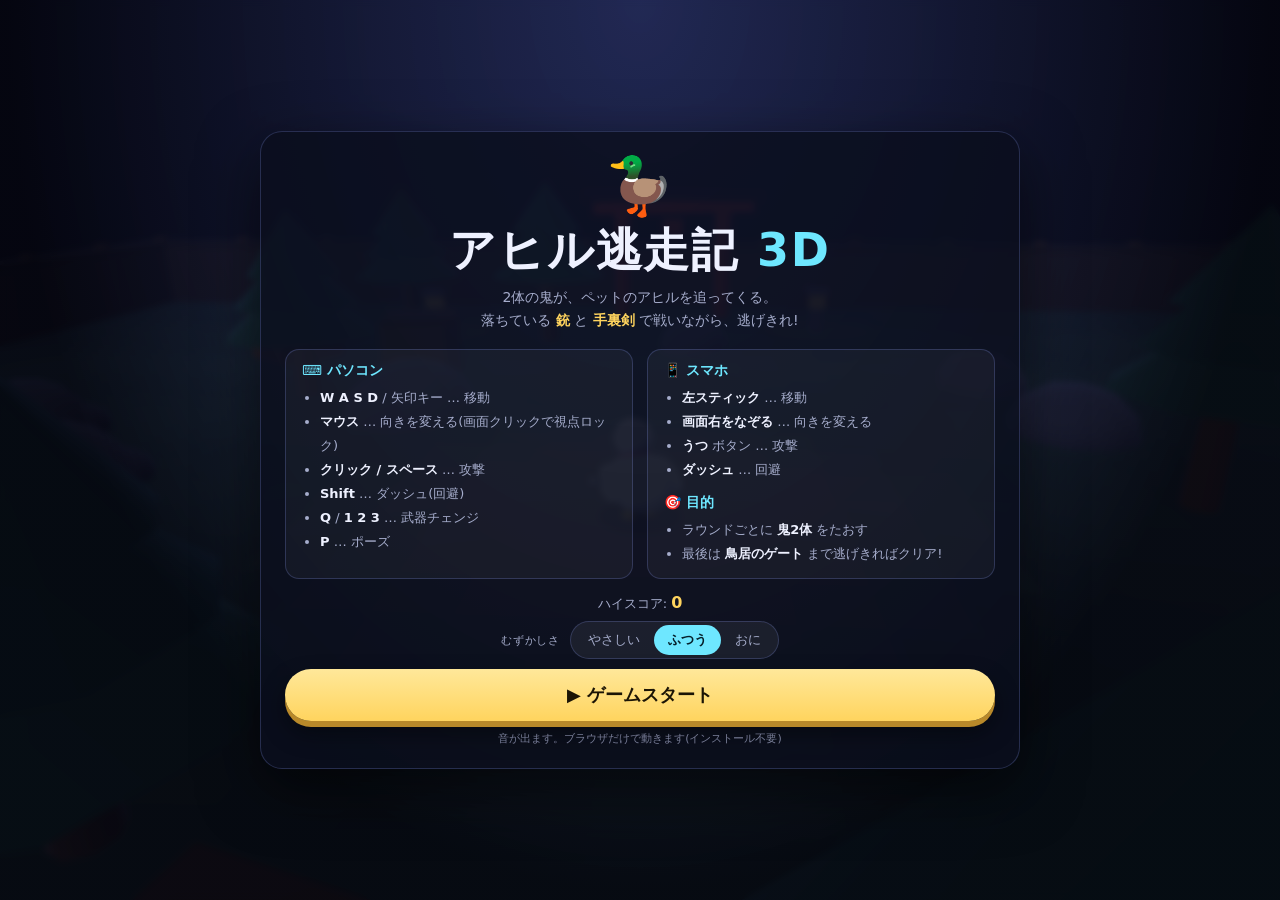
==== duck-escape/index.html @ f5914fec "アヒル逃走記 3D: 2体の鬼から逃げるブラウザ3Dアクションを追加 ペットのアヒルが赤鬼・青鬼から逃げながら、落ちている銃と手裏剣で 戦う3Dゲームを duck-escape/ に追加。外部ライブラ" ====
<!DOCTYPE html>
<html lang="ja">
<head>
<meta charset="UTF-8">
<meta name="viewport" content="width=device-width, initial-scale=1.0, user-scalable=no, viewport-fit=cover">
<meta name="theme-color" content="#0b0d1a">
<meta name="description" content="アヒル逃走記 - 2体の鬼から逃げながら、落ちている銃と手裏剣で戦う3Dアクションゲーム。ブラウザだけで遊べます。">
<title>アヒル逃走記 3D - 2体の鬼から逃げろ!</title>
<link rel="manifest" href="manifest.json">
<link rel="icon" href="icon.svg">
<link rel="apple-touch-icon" href="icon.svg">
<link rel="stylesheet" href="style.css">
</head>
<body>

<!-- 3D描画先。UIはこの上にHTMLで重ねる -->
<canvas id="view"></canvas>

<!-- ============ プレイ中のHUD ============ -->
<div id="hud" class="hud hidden">

  <div class="hud-top">
    <div class="panel hp-panel">
      <span class="label">たいりょく</span>
      <div id="hearts" class="hearts"></div>
      <div class="dash-wrap"><span class="label small">ダッシュ</span><div class="dash-bar"><i id="dashFill"></i></div></div>
    </div>

    <div class="panel round-panel">
      <div id="roundLabel" class="round-label">ラウンド 1</div>
      <div id="oniBars" class="oni-bars"></div>
    </div>

    <div class="panel score-panel">
      <span class="label">スコア</span>
      <div id="score" class="score">0</div>
      <button id="pauseBtn" class="mini-btn" title="ポーズ (P)">⏸</button>
    </div>
  </div>

  <div id="crosshair" class="crosshair"></div>

  <div class="hud-bottom">
    <div class="panel weapon-panel">
      <div id="weaponIcon" class="weapon-icon">✴️</div>
      <div class="weapon-text">
        <div id="weaponName" class="weapon-name">手裏剣</div>
        <div id="weaponAmmo" class="weapon-ammo">×5</div>
      </div>
    </div>
    <div id="weaponList" class="weapon-list"></div>
  </div>

  <div id="toast" class="toast"></div>
  <div id="damageFlash" class="damage-flash"></div>
</div>

<!-- ============ スマホ用タッチ操作 ============ -->
<div id="touchUI" class="touch-ui hidden">
  <div id="stick" class="stick"><i id="stickKnob"></i></div>
  <div class="touch-buttons">
    <button id="btnSwap" class="tbtn small">武器<br>チェンジ</button>
    <button id="btnDash" class="tbtn small">ダッシュ</button>
    <button id="btnFire" class="tbtn fire">うつ</button>
  </div>
</div>

<!-- ============ タイトル ============ -->
<div id="titleScreen" class="screen">
  <div class="screen-inner">
    <div class="title-duck">🦆</div>
    <h1 class="game-title">アヒル逃走記 <span>3D</span></h1>
    <p class="game-sub">2体の鬼が、ペットのアヒルを追ってくる。<br>落ちている <b>銃</b> と <b>手裏剣</b> で戦いながら、逃げきれ!</p>

    <div class="how-to">
      <div class="how-col">
        <h3>⌨️ パソコン</h3>
        <ul>
          <li><b>W A S D</b> / 矢印キー … 移動</li>
          <li><b>マウス</b> … 向きを変える(画面クリックで視点ロック)</li>
          <li><b>クリック / スペース</b> … 攻撃</li>
          <li><b>Shift</b> … ダッシュ(回避)</li>
          <li><b>Q</b> / <b>1 2 3</b> … 武器チェンジ</li>
          <li><b>P</b> … ポーズ</li>
        </ul>
      </div>
      <div class="how-col">
        <h3>📱 スマホ</h3>
        <ul>
          <li><b>左スティック</b> … 移動</li>
          <li><b>画面右をなぞる</b> … 向きを変える</li>
          <li><b>うつ</b> ボタン … 攻撃</li>
          <li><b>ダッシュ</b> … 回避</li>
        </ul>
        <h3 class="mt">🎯 目的</h3>
        <ul>
          <li>ラウンドごとに <b>鬼2体</b> をたおす</li>
          <li>最後は <b>鳥居のゲート</b> まで逃げきればクリア!</li>
        </ul>
      </div>
    </div>

    <div class="best-row">ハイスコア: <b id="bestScore">0</b></div>
    <div class="difficulty">
      <span class="label">むずかしさ</span>
      <div class="seg" id="difficultySeg">
        <button data-diff="easy">やさしい</button>
        <button data-diff="normal" class="on">ふつう</button>
        <button data-diff="hard">おに</button>
      </div>
    </div>
    <button id="startBtn" class="big-btn">▶ ゲームスタート</button>
    <p class="tiny">音が出ます。ブラウザだけで動きます(インストール不要)</p>
  </div>
</div>

<!-- ============ ポーズ ============ -->
<div id="pauseScreen" class="screen hidden">
  <div class="screen-inner narrow">
    <h2>⏸ ポーズ</h2>
    <button id="resumeBtn" class="big-btn">つづける</button>
    <button id="quitBtn" class="big-btn ghost">タイトルへもどる</button>
  </div>
</div>

<!-- ============ 結果 ============ -->
<div id="resultScreen" class="screen hidden">
  <div class="screen-inner narrow">
    <div id="resultIcon" class="title-duck">🎉</div>
    <h2 id="resultTitle">クリア!</h2>
    <p id="resultText" class="game-sub"></p>
    <div class="score-box">
      <div class="score-line"><span>スコア</span><b id="finalScore">0</b></div>
      <div class="score-line sub"><span>ハイスコア</span><b id="finalBest">0</b></div>
    </div>
    <button id="retryBtn" class="big-btn">▶ もういちど</button>
    <button id="titleBtn" class="big-btn ghost">タイトルへ</button>
  </div>
</div>

<noscript><p style="color:#fff;padding:20px">このゲームは JavaScript が必要です。</p></noscript>

<!-- ファイルを直接開くと、ブラウザの制限で読み込めないので案内を出す -->
<div id="loadHelp" class="screen hidden">
  <div class="screen-inner narrow">
    <div class="title-duck">🛠️</div>
    <h2>読み込めませんでした</h2>
    <p class="game-sub" id="loadHelpText"></p>
  </div>
</div>
<script>
  setTimeout(function () {
    if (window.__duckEscapeReady) return;
    var box = document.getElementById('loadHelp');
    var msg = document.getElementById('loadHelpText');
    msg.innerHTML = (location.protocol === 'file:')
      ? 'ファイルを直接ひらくと、ブラウザの決まりでゲームの部品(JavaScriptモジュール)を読み込めません。<br><br>' +
        'かんたんな方法: このフォルダで<br><b>python3 -m http.server 8000</b><br>を実行し、' +
        '<b>http://localhost:8000</b> をひらいてください。<br><br>公開ページ(https://…)からならそのまま遊べます。'
      : 'ゲームの読み込みに失敗しました。ページを再読み込みするか、新しいブラウザ(Chrome / Edge / Safari)でお試しください。';
    box.classList.remove('hidden');
    document.getElementById('titleScreen').classList.add('hidden');
  }, 2500);
</script>

<script type="module" src="js/main.js"></script>
<script>
  // オフラインでも遊べるようにする(対応ブラウザのみ)
  if ('serviceWorker' in navigator && location.protocol.startsWith('http')) {
    addEventListener('load', () => navigator.serviceWorker.register('sw.js').catch(() => {}));
  }
</script>
</body>
</html>
---- duck-escape/style.css ----
/* ============================================================
   アヒル逃走記 3D — スタイル
   3Dはcanvasが描画し、HUD/メニューはこのCSSでcanvasの上に重ねる
   ============================================================ */

:root {
  --ink:      #eef1ff;
  --ink-dim:  #a6adcc;
  --panel:    rgba(14, 17, 33, 0.72);
  --edge:     rgba(140, 160, 255, 0.22);
  --accent:   #ffd45e;
  --accent2:  #6ee7ff;
  --danger:   #ff5470;
  --oni-red:  #ff5a4a;
  --oni-blue: #64a0ff;
  --radius:   14px;
}

* { box-sizing: border-box; -webkit-tap-highlight-color: transparent; }

html, body {
  margin: 0; padding: 0; height: 100%; overflow: hidden;
  background: #05060f;
  color: var(--ink);
  font-family: 'Hiragino Kaku Gothic ProN', 'Noto Sans JP', 'Yu Gothic', Meiryo, system-ui, sans-serif;
  overscroll-behavior: none;
  user-select: none;
}

#view { display: block; width: 100%; height: 100%; touch-action: none; cursor: crosshair; }

.hidden { display: none !important; }

/* ---------------- 共通パーツ ---------------- */

.panel {
  background: var(--panel);
  border: 1px solid var(--edge);
  border-radius: var(--radius);
  padding: 8px 12px;
  backdrop-filter: blur(6px);
  -webkit-backdrop-filter: blur(6px);
}

.label { font-size: 11px; letter-spacing: .08em; color: var(--ink-dim); }
.label.small { font-size: 10px; }

.big-btn {
  display: block; width: 100%; margin: 10px 0 0;
  padding: 14px 22px;
  font-size: 18px; font-weight: 700; font-family: inherit;
  color: #1b1405;
  background: linear-gradient(180deg, #ffe89a, var(--accent));
  border: none; border-radius: 999px;
  box-shadow: 0 6px 0 #b8892a, 0 12px 24px rgba(0,0,0,.45);
  cursor: pointer;
  transition: transform .08s ease, box-shadow .08s ease;
}
.big-btn:active { transform: translateY(4px); box-shadow: 0 2px 0 #b8892a, 0 6px 14px rgba(0,0,0,.4); }
.big-btn.ghost {
  color: var(--ink); background: rgba(255,255,255,.08);
  border: 1px solid var(--edge); box-shadow: none; font-size: 15px; padding: 11px 18px;
}

.mini-btn {
  margin-top: 4px; width: 100%;
  background: rgba(255,255,255,.08); color: var(--ink);
  border: 1px solid var(--edge); border-radius: 8px;
  font-size: 14px; padding: 2px 0; cursor: pointer;
}

/* ---------------- HUD ---------------- */

.hud { position: fixed; inset: 0; pointer-events: none; }
.hud-top {
  position: absolute; top: 0; left: 0; right: 0;
  display: flex; justify-content: space-between; align-items: flex-start; gap: 10px;
  padding: max(10px, env(safe-area-inset-top)) 12px 0;
}
.hud-bottom {
  position: absolute; left: 12px; bottom: max(12px, env(safe-area-inset-bottom));
  display: flex; flex-direction: column; gap: 8px;
}

.hp-panel { min-width: 150px; }
.hearts { font-size: 22px; line-height: 1.1; letter-spacing: 2px; }
.heart-off { opacity: .22; filter: grayscale(1); }

.dash-wrap { margin-top: 4px; }
.dash-bar { height: 5px; border-radius: 3px; background: rgba(255,255,255,.14); overflow: hidden; }
.dash-bar i { display: block; height: 100%; width: 100%; background: linear-gradient(90deg, var(--accent2), #b98bff); transition: width .08s linear; }

.round-panel { text-align: center; min-width: 210px; }
.round-label { font-size: 15px; font-weight: 700; letter-spacing: .06em; }
.oni-bars { display: flex; flex-direction: column; gap: 4px; margin-top: 6px; }
.oni-row { display: flex; align-items: center; gap: 6px; font-size: 11px; }
.oni-row .nm { width: 34px; text-align: right; color: var(--ink-dim); }
.oni-bar { flex: 1; height: 8px; border-radius: 4px; background: rgba(255,255,255,.12); overflow: hidden; }
.oni-bar i { display: block; height: 100%; transition: width .15s ease; }
.oni-row.red .oni-bar i  { background: linear-gradient(90deg, #ff9a6a, var(--oni-red)); }
.oni-row.blue .oni-bar i { background: linear-gradient(90deg, #9ad0ff, var(--oni-blue)); }
.oni-row.dead { opacity: .35; }

.score-panel { min-width: 96px; text-align: right; pointer-events: auto; }
.score { font-size: 20px; font-weight: 700; font-variant-numeric: tabular-nums; }

.crosshair {
  position: absolute; left: 50%; top: 50%; width: 18px; height: 18px;
  margin: -9px 0 0 -9px; opacity: .75;
}
.crosshair::before, .crosshair::after {
  content: ''; position: absolute; background: rgba(255,255,255,.85);
}
.crosshair::before { left: 8px; top: 0; width: 2px; height: 18px; }
.crosshair::after  { top: 8px; left: 0; height: 2px; width: 18px; }

.weapon-panel { display: flex; align-items: center; gap: 10px; }
.weapon-icon { font-size: 26px; }
.weapon-name { font-size: 14px; font-weight: 700; }
.weapon-ammo { font-size: 18px; font-weight: 700; color: var(--accent); font-variant-numeric: tabular-nums; }
.weapon-ammo.empty { color: var(--danger); }
.weapon-list { display: flex; gap: 6px; }
.weapon-chip {
  font-size: 11px; padding: 3px 8px; border-radius: 999px;
  background: var(--panel); border: 1px solid var(--edge); color: var(--ink-dim);
}
.weapon-chip.on { color: #1b1405; background: var(--accent); border-color: transparent; font-weight: 700; }

.toast {
  position: absolute; left: 50%; top: 26%; transform: translateX(-50%);
  font-size: clamp(20px, 5vw, 34px); font-weight: 800; letter-spacing: .05em;
  text-shadow: 0 2px 0 rgba(0,0,0,.6), 0 0 22px rgba(110,231,255,.55);
  opacity: 0; transition: opacity .25s ease;
  white-space: nowrap; text-align: center;
}
.toast.show { opacity: 1; }

.damage-flash {
  position: absolute; inset: 0; opacity: 0;
  background: radial-gradient(ellipse at center, transparent 45%, rgba(255,40,70,.55) 100%);
  transition: opacity .25s ease;
}
.damage-flash.on { opacity: 1; transition: opacity .05s ease; }

/* ---------------- タッチ操作 ---------------- */

.touch-ui { position: fixed; inset: 0; pointer-events: none; }
.stick {
  position: absolute; left: 22px; bottom: max(26px, env(safe-area-inset-bottom));
  width: 128px; height: 128px; border-radius: 50%;
  background: rgba(255,255,255,.06); border: 1px solid var(--edge);
  pointer-events: auto; touch-action: none;
}
.stick i {
  position: absolute; left: 50%; top: 50%; width: 54px; height: 54px; margin: -27px 0 0 -27px;
  border-radius: 50%; background: rgba(255,255,255,.28); border: 1px solid rgba(255,255,255,.4);
}
.touch-buttons {
  position: absolute; right: 18px; bottom: max(24px, env(safe-area-inset-bottom));
  display: flex; align-items: flex-end; gap: 10px;
}
.tbtn {
  pointer-events: auto; touch-action: none; font-family: inherit; color: var(--ink);
  background: rgba(255,255,255,.1); border: 1px solid var(--edge); border-radius: 50%;
  font-size: 12px; line-height: 1.2; cursor: pointer;
}
.tbtn.small { width: 68px; height: 68px; }
.tbtn.fire {
  width: 104px; height: 104px; font-size: 18px; font-weight: 800; color: #2a0b10;
  background: linear-gradient(180deg, #ff8f9f, var(--danger)); border: none;
  box-shadow: 0 5px 0 #9c2b3e;
}
.tbtn:active { filter: brightness(1.25); transform: translateY(2px); }

/* ---------------- 画面(タイトル/ポーズ/結果) ---------------- */

.screen {
  position: fixed; inset: 0; z-index: 20;
  display: flex; align-items: center; justify-content: center;
  padding: 18px;
  background: radial-gradient(ellipse at 50% 0%, rgba(50,60,120,.55), rgba(4,5,14,.92) 70%);
  backdrop-filter: blur(3px);
  overflow: auto;
}
.screen-inner {
  width: min(760px, 100%); text-align: center;
  background: rgba(12, 15, 30, .82);
  border: 1px solid var(--edge); border-radius: 22px;
  padding: 26px 24px 22px;
  box-shadow: 0 20px 60px rgba(0,0,0,.6);
}
.screen-inner.narrow { width: min(420px, 100%); }

.title-duck { font-size: 56px; line-height: 1; animation: bob 1.8s ease-in-out infinite; }
@keyframes bob { 0%,100% { transform: translateY(0) } 50% { transform: translateY(-9px) } }

.game-title { margin: 6px 0 4px; font-size: clamp(28px, 7vw, 46px); letter-spacing: .04em; }
.game-title span { color: var(--accent2); }
h2 { margin: 8px 0; font-size: 28px; }
.game-sub { margin: 0 0 16px; color: var(--ink-dim); font-size: 14px; line-height: 1.7; }
.game-sub b { color: var(--accent); }

.how-to { display: flex; gap: 14px; text-align: left; flex-wrap: wrap; }
.how-col {
  flex: 1 1 260px;
  background: rgba(255,255,255,.04); border: 1px solid var(--edge);
  border-radius: var(--radius); padding: 12px 16px;
}
.how-col h3 { margin: 0 0 6px; font-size: 14px; color: var(--accent2); }
.how-col h3.mt { margin-top: 12px; }
.how-col ul { margin: 0; padding-left: 18px; font-size: 13px; line-height: 1.85; color: var(--ink-dim); }
.how-col b { color: var(--ink); }

.best-row { margin: 14px 0 8px; font-size: 13px; color: var(--ink-dim); }
.best-row b { color: var(--accent); font-size: 16px; }

.difficulty { display: flex; align-items: center; justify-content: center; gap: 10px; margin-bottom: 6px; }
.seg { display: inline-flex; background: rgba(255,255,255,.06); border: 1px solid var(--edge); border-radius: 999px; padding: 3px; }
.seg button {
  font-family: inherit; font-size: 13px; color: var(--ink-dim); cursor: pointer;
  background: none; border: none; border-radius: 999px; padding: 6px 14px;
}
.seg button.on { background: var(--accent2); color: #06202a; font-weight: 700; }

.score-box { margin: 12px 0 4px; }
.score-line { display: flex; justify-content: space-between; align-items: baseline; padding: 6px 4px; border-bottom: 1px dashed var(--edge); }
.score-line b { font-size: 26px; color: var(--accent); font-variant-numeric: tabular-nums; }
.score-line.sub b { font-size: 16px; color: var(--ink-dim); }

.tiny { margin: 10px 0 0; font-size: 11px; color: rgba(166,173,204,.7); }

/* 画面が低いとき(ノートPC/横向きスマホ)はタイトルを詰める */
@media (max-height: 760px) {
  .title-duck { font-size: 40px; }
  .game-title { margin: 2px 0; }
  .game-sub { margin-bottom: 10px; font-size: 13px; line-height: 1.6; }
  .screen-inner { padding: 14px 18px; }
  .how-col ul { line-height: 1.6; font-size: 12.5px; }
  .best-row { margin: 8px 0 6px; }
  .big-btn { padding: 11px 18px; font-size: 16px; }
  .tiny { margin-top: 6px; }
}

@media (max-width: 560px) {
  .screen-inner { padding: 18px 14px; }
  .hud-top { padding-left: 8px; padding-right: 8px; }
  .round-panel { min-width: 140px; }
  .hp-panel { min-width: 120px; }
  .hearts { font-size: 17px; }
  .crosshair { top: 44%; }
}
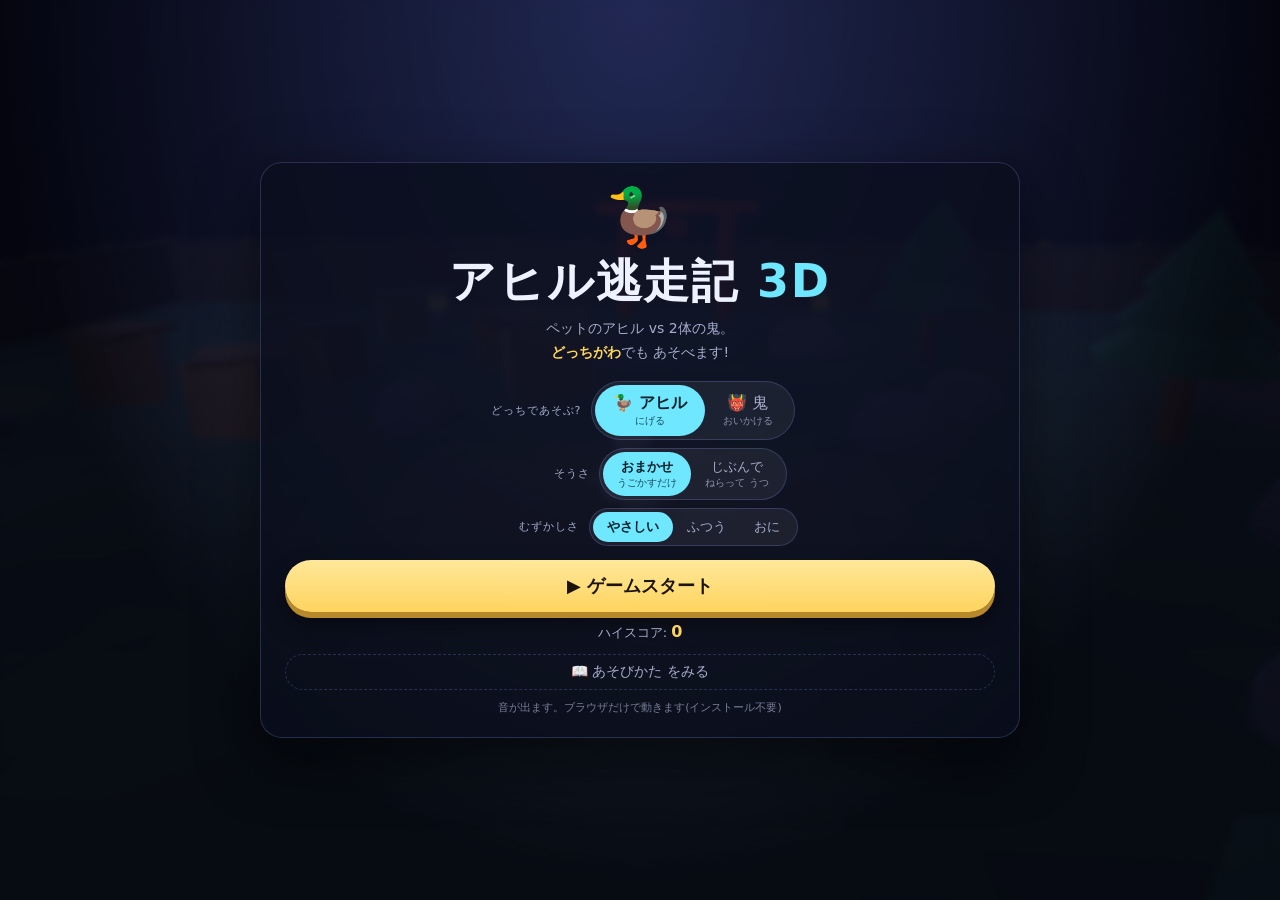
==== commit f32f0b76: "子ども向けの「おまかせ操作」と、鬼側で遊べるモードを追加 要望への対応: 1. もっとかんたんに: そうさ「おまかせ」を追加(初期値)。うごかすだけで、    ねらい・こうげき・ダッシュ・カメラの向き" ====
--- a/duck-escape/index.html
+++ b/duck-escape/index.html
@@ -28,6 +28,7 @@
 
     <div class="panel round-panel">
       <div id="roundLabel" class="round-label">ラウンド 1</div>
+      <div id="timer" class="timer hidden">のこり 60</div>
       <div id="oniBars" class="oni-bars"></div>
     </div>
 
@@ -70,46 +71,76 @@
   <div class="screen-inner">
     <div class="title-duck">🦆</div>
     <h1 class="game-title">アヒル逃走記 <span>3D</span></h1>
-    <p class="game-sub">2体の鬼が、ペットのアヒルを追ってくる。<br>落ちている <b>銃</b> と <b>手裏剣</b> で戦いながら、逃げきれ!</p>
-
-    <div class="how-to">
-      <div class="how-col">
-        <h3>⌨️ パソコン</h3>
-        <ul>
-          <li><b>W A S D</b> / 矢印キー … 移動</li>
-          <li><b>マウス</b> … 向きを変える(画面クリックで視点ロック)</li>
-          <li><b>クリック / スペース</b> … 攻撃</li>
-          <li><b>Shift</b> … ダッシュ(回避)</li>
-          <li><b>Q</b> / <b>1 2 3</b> … 武器チェンジ</li>
-          <li><b>P</b> … ポーズ</li>
-        </ul>
-      </div>
-      <div class="how-col">
-        <h3>📱 スマホ</h3>
-        <ul>
-          <li><b>左スティック</b> … 移動</li>
-          <li><b>画面右をなぞる</b> … 向きを変える</li>
-          <li><b>うつ</b> ボタン … 攻撃</li>
-          <li><b>ダッシュ</b> … 回避</li>
-        </ul>
-        <h3 class="mt">🎯 目的</h3>
-        <ul>
-          <li>ラウンドごとに <b>鬼2体</b> をたおす</li>
-          <li>最後は <b>鳥居のゲート</b> まで逃げきればクリア!</li>
-        </ul>
-      </div>
-    </div>
-
+    <p class="game-sub">ペットのアヒル vs 2体の鬼。<br><b>どっちがわ</b>でも あそべます!</p>
+
+    <div class="choices">
+      <div class="choice-row">
+        <span class="label">どっちであそぶ?</span>
+        <div class="seg big" id="sideSeg">
+          <button data-side="duck" class="on">🦆 アヒル<small>にげる</small></button>
+          <button data-side="oni">👹 鬼<small>おいかける</small></button>
+        </div>
+      </div>
+      <div class="choice-row">
+        <span class="label">そうさ</span>
+        <div class="seg" id="controlSeg">
+          <button data-control="auto" class="on">おまかせ<small>うごかすだけ</small></button>
+          <button data-control="manual">じぶんで<small>ねらって うつ</small></button>
+        </div>
+      </div>
+      <div class="choice-row">
+        <span class="label">むずかしさ</span>
+        <div class="seg" id="difficultySeg">
+          <button data-diff="easy" class="on">やさしい</button>
+          <button data-diff="normal">ふつう</button>
+          <button data-diff="hard">おに</button>
+        </div>
+      </div>
+    </div>
+
+    <button id="startBtn" class="big-btn">▶ ゲームスタート</button>
     <div class="best-row">ハイスコア: <b id="bestScore">0</b></div>
-    <div class="difficulty">
-      <span class="label">むずかしさ</span>
-      <div class="seg" id="difficultySeg">
-        <button data-diff="easy">やさしい</button>
-        <button data-diff="normal" class="on">ふつう</button>
-        <button data-diff="hard">おに</button>
-      </div>
-    </div>
-    <button id="startBtn" class="big-btn">▶ ゲームスタート</button>
+
+    <details class="how-to-box">
+      <summary>📖 あそびかた をみる</summary>
+      <div class="how-to">
+        <div class="how-col">
+          <h3>🦆 アヒルであそぶ</h3>
+          <ul>
+            <li>2体の鬼から <b>にげる</b></li>
+            <li>落ちている <b>銃</b> や <b>手裏剣</b> をひろって たたかう</li>
+            <li>鬼を2体たおすと つぎのラウンドへ</li>
+            <li>さいごは <b>鳥居のゲート</b> までにげきればクリア!</li>
+          </ul>
+        </div>
+        <div class="how-col">
+          <h3>👹 鬼であそぶ</h3>
+          <ul>
+            <li>にげるアヒルを <b>おいかけてつかまえる</b></li>
+            <li><b>金棒</b>でなぐって、アヒルのハートを0にする</li>
+            <li>アヒルは武器をひろって <b>うちかえしてくる</b></li>
+            <li>制限時間内に つかまえろ!</li>
+          </ul>
+        </div>
+        <div class="how-col">
+          <h3>🎮 そうさ</h3>
+          <ul>
+            <li><b>おまかせ</b>…うごかすだけ。ねらう・こうげき・カメラは <b>ぜんぶ自動</b></li>
+            <li>パソコン: <b>W A S D</b> / やじるしキー</li>
+            <li>スマホ: <b>左スティック</b></li>
+            <li><b>Shift</b> / ダッシュボタン … かわす</li>
+            <li><b>P</b> … ポーズ</li>
+          </ul>
+          <h3 class="mt">🎯 「じぶんで」をえらぶと</h3>
+          <ul>
+            <li>マウスで見まわす(画面クリックで視点ロック)</li>
+            <li>クリック / <b>スペース</b> でこうげき</li>
+            <li><b>Q</b> / <b>1 2 3</b> で武器チェンジ</li>
+          </ul>
+        </div>
+      </div>
+    </details>
+
     <p class="tiny">音が出ます。ブラウザだけで動きます(インストール不要)</p>
   </div>
 </div>
--- a/duck-escape/style.css
+++ b/duck-escape/style.css
@@ -92,6 +92,13 @@
 
 .round-panel { text-align: center; min-width: 210px; }
 .round-label { font-size: 15px; font-weight: 700; letter-spacing: .06em; }
+.timer {
+  margin-top: 4px; font-size: 20px; font-weight: 800; color: var(--accent2);
+  font-variant-numeric: tabular-nums; letter-spacing: .04em;
+}
+.timer.urgent { color: var(--danger); animation: pulse .6s ease-in-out infinite; }
+@keyframes pulse { 0%,100% { opacity: 1 } 50% { opacity: .45 } }
+
 .oni-bars { display: flex; flex-direction: column; gap: 4px; margin-top: 6px; }
 .oni-row { display: flex; align-items: center; gap: 6px; font-size: 11px; }
 .oni-row .nm { width: 34px; text-align: right; color: var(--ink-dim); }
@@ -99,6 +106,7 @@
 .oni-bar i { display: block; height: 100%; transition: width .15s ease; }
 .oni-row.red .oni-bar i  { background: linear-gradient(90deg, #ff9a6a, var(--oni-red)); }
 .oni-row.blue .oni-bar i { background: linear-gradient(90deg, #9ad0ff, var(--oni-blue)); }
+.oni-row.duck .oni-bar i { background: linear-gradient(90deg, #fff, var(--accent)); }
 .oni-row.dead { opacity: .35; }
 
 .score-panel { min-width: 96px; text-align: right; pointer-events: auto; }
@@ -200,6 +208,15 @@
 .game-sub { margin: 0 0 16px; color: var(--ink-dim); font-size: 14px; line-height: 1.7; }
 .game-sub b { color: var(--accent); }
 
+.how-to-box { margin-top: 12px; text-align: left; }
+.how-to-box > summary {
+  cursor: pointer; list-style: none; text-align: center;
+  font-size: 14px; color: var(--ink-dim); padding: 8px;
+  border: 1px dashed var(--edge); border-radius: 999px;
+}
+.how-to-box > summary::-webkit-details-marker { display: none; }
+.how-to-box[open] > summary { margin-bottom: 10px; color: var(--accent2); }
+
 .how-to { display: flex; gap: 14px; text-align: left; flex-wrap: wrap; }
 .how-col {
   flex: 1 1 260px;
@@ -211,16 +228,20 @@
 .how-col ul { margin: 0; padding-left: 18px; font-size: 13px; line-height: 1.85; color: var(--ink-dim); }
 .how-col b { color: var(--ink); }
 
-.best-row { margin: 14px 0 8px; font-size: 13px; color: var(--ink-dim); }
+.best-row { margin: 10px 0 4px; font-size: 13px; color: var(--ink-dim); }
 .best-row b { color: var(--accent); font-size: 16px; }
 
-.difficulty { display: flex; align-items: center; justify-content: center; gap: 10px; margin-bottom: 6px; }
+.choices { display: flex; flex-direction: column; gap: 8px; align-items: center; margin: 4px 0 14px; }
+.choice-row { display: flex; align-items: center; justify-content: center; gap: 10px; flex-wrap: wrap; }
+.choice-row .label { min-width: 96px; text-align: right; }
 .seg { display: inline-flex; background: rgba(255,255,255,.06); border: 1px solid var(--edge); border-radius: 999px; padding: 3px; }
 .seg button {
   font-family: inherit; font-size: 13px; color: var(--ink-dim); cursor: pointer;
   background: none; border: none; border-radius: 999px; padding: 6px 14px;
 }
 .seg button.on { background: var(--accent2); color: #06202a; font-weight: 700; }
+.seg button small { display: block; font-size: 10px; opacity: .8; font-weight: 400; }
+.seg.big button { font-size: 16px; padding: 8px 18px; }
 
 .score-box { margin: 12px 0 4px; }
 .score-line { display: flex; justify-content: space-between; align-items: baseline; padding: 6px 4px; border-bottom: 1px dashed var(--edge); }
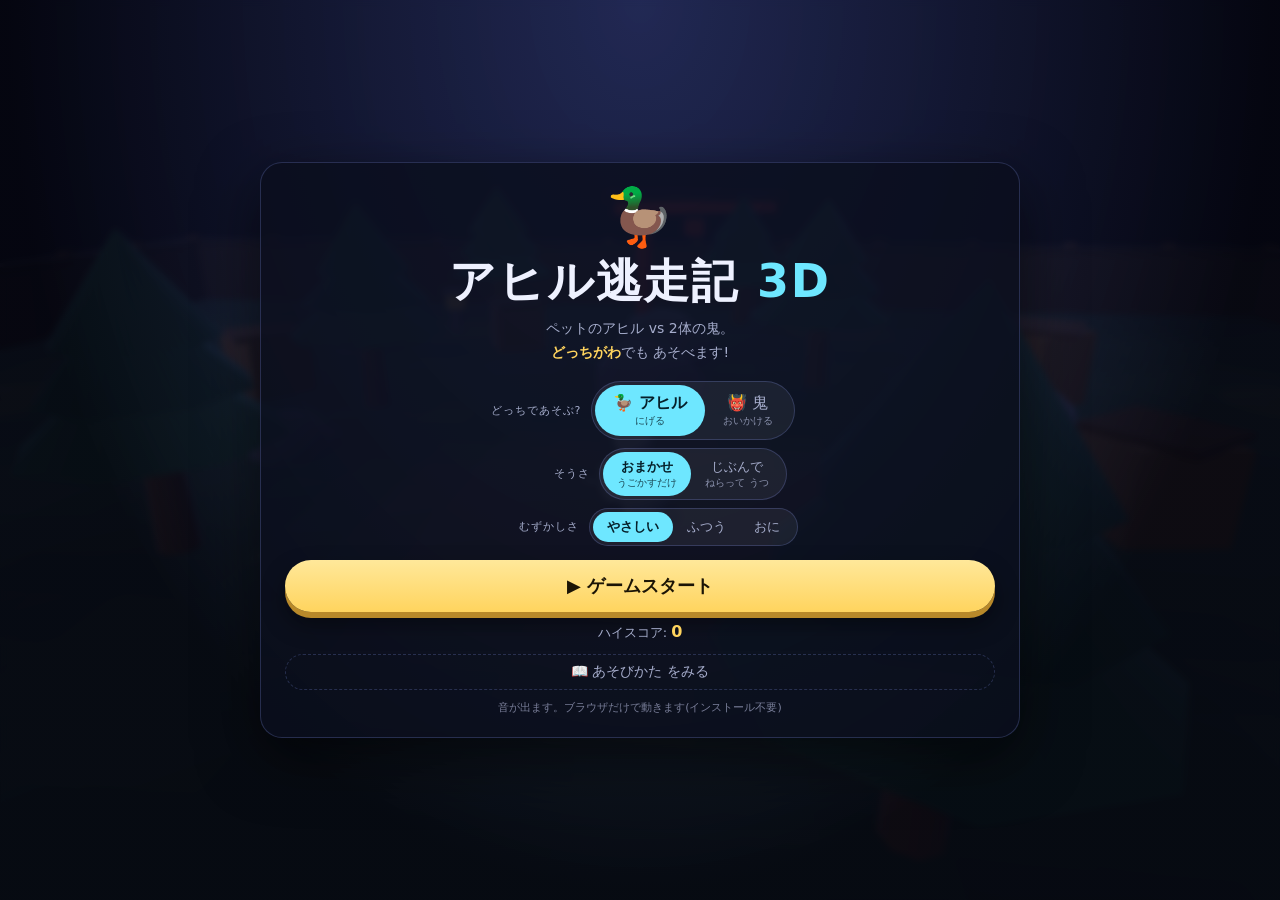
==== commit bdf50e4b: "Androidスマホ対応: 全画面・横向き固定・スリープ防止・自動画質 スマホで快適に遊べるように調整した。  - スタート時に全画面表示にし、可能なら横向きに固定(ことわられても続行) - 遊んでい" ====
--- a/duck-escape/index.html
+++ b/duck-escape/index.html
@@ -8,7 +8,10 @@
 <title>アヒル逃走記 3D - 2体の鬼から逃げろ!</title>
 <link rel="manifest" href="manifest.json">
 <link rel="icon" href="icon.svg">
-<link rel="apple-touch-icon" href="icon.svg">
+<link rel="icon" type="image/png" sizes="192x192" href="icons/icon-192.png">
+<link rel="apple-touch-icon" href="icons/icon-192.png">
+<meta name="mobile-web-app-capable" content="yes">
+<meta name="apple-mobile-web-app-status-bar-style" content="black-translucent">
 <link rel="stylesheet" href="style.css">
 </head>
 <body>
@@ -53,6 +56,7 @@
   </div>
 
   <div id="toast" class="toast"></div>
+  <div id="rotateHint" class="rotate-hint hidden">📱 スマホを <b>よこ</b> にすると遊びやすいよ</div>
   <div id="damageFlash" class="damage-flash"></div>
 </div>
 
@@ -61,7 +65,7 @@
   <div id="stick" class="stick"><i id="stickKnob"></i></div>
   <div class="touch-buttons">
     <button id="btnSwap" class="tbtn small">武器<br>チェンジ</button>
-    <button id="btnDash" class="tbtn small">ダッシュ</button>
+    <button id="btnDash" class="tbtn small">💨<br>よける</button>
     <button id="btnFire" class="tbtn fire">うつ</button>
   </div>
 </div>
--- a/duck-escape/style.css
+++ b/duck-escape/style.css
@@ -20,6 +20,7 @@
 
 html, body {
   margin: 0; padding: 0; height: 100%; overflow: hidden;
+  -webkit-touch-callout: none;
   background: #05060f;
   color: var(--ink);
   font-family: 'Hiragino Kaku Gothic ProN', 'Noto Sans JP', 'Yu Gothic', Meiryo, system-ui, sans-serif;
@@ -134,6 +135,14 @@
 }
 .weapon-chip.on { color: #1b1405; background: var(--accent); border-color: transparent; font-weight: 700; }
 
+.rotate-hint {
+  position: absolute; left: 50%; bottom: 88px; transform: translateX(-50%);
+  background: rgba(14, 17, 33, .88); border: 1px solid var(--edge); border-radius: 999px;
+  padding: 7px 16px; font-size: 13px; color: var(--ink); white-space: nowrap;
+  box-shadow: 0 6px 18px rgba(0,0,0,.5);
+}
+.rotate-hint b { color: var(--accent); }
+
 .toast {
   position: absolute; left: 50%; top: 26%; transform: translateX(-50%);
   font-size: clamp(20px, 5vw, 34px); font-weight: 800; letter-spacing: .05em;
@@ -264,9 +273,50 @@
 
 @media (max-width: 560px) {
   .screen-inner { padding: 18px 14px; }
-  .hud-top { padding-left: 8px; padding-right: 8px; }
-  .round-panel { min-width: 140px; }
-  .hp-panel { min-width: 120px; }
-  .hearts { font-size: 17px; }
+  .hud-top { padding-left: 8px; padding-right: 8px; gap: 6px; }
+  .panel { padding: 6px 8px; }
+  .round-panel { min-width: 128px; }
+  .hp-panel { min-width: 104px; }
+  .score-panel { min-width: 62px; }
+  .hearts { font-size: 14px; letter-spacing: 0; white-space: nowrap; }
+  .score { font-size: 16px; }
+  .round-label { font-size: 12px; }
   .crosshair { top: 44%; }
-}
+  .rotate-hint { font-size: 12px; padding: 5px 12px; max-width: 92vw; }
+}
+
+/* ---------------- スマホ(タッチ操作) ---------------- */
+
+/* 左下はスティック、右下はボタンなので、武器表示は下の中央に置く */
+body.touch .hud-bottom {
+  left: 50%; transform: translateX(-50%);
+  align-items: center;
+}
+body.touch .weapon-panel { padding: 5px 12px; }
+body.touch .weapon-icon { font-size: 20px; }
+body.touch .weapon-name { font-size: 12px; }
+body.touch .weapon-ammo { font-size: 15px; }
+
+/* 横向きスマホは画面が低いので、HUDを小さくたたむ */
+@media (max-height: 520px) {
+  .panel { padding: 5px 10px; border-radius: 10px; }
+  .hud-top { padding-top: max(6px, env(safe-area-inset-top)); gap: 6px; }
+  .hearts { font-size: 15px; letter-spacing: 0; }
+  .label { font-size: 10px; }
+  .round-label { font-size: 12px; }
+  .timer { font-size: 15px; margin-top: 2px; }
+  .oni-bars { gap: 3px; margin-top: 3px; }
+  .oni-bar { height: 6px; }
+  .score { font-size: 15px; }
+  .score-panel { min-width: 74px; }
+  .hp-panel { min-width: 118px; }
+  .round-panel { min-width: 150px; }
+  .dash-bar { height: 4px; }
+  .toast { top: 20%; font-size: clamp(17px, 4.2vw, 26px); }
+  .stick { width: 104px; height: 104px; left: 14px; bottom: max(14px, env(safe-area-inset-bottom)); }
+  .stick i { width: 44px; height: 44px; margin: -22px 0 0 -22px; }
+  .touch-buttons { right: 12px; bottom: max(12px, env(safe-area-inset-bottom)); gap: 8px; }
+  .tbtn.small { width: 58px; height: 58px; font-size: 10px; }
+  .tbtn.fire { width: 86px; height: 86px; font-size: 16px; }
+  .rotate-hint { font-size: 12px; padding: 5px 12px; }
+}
